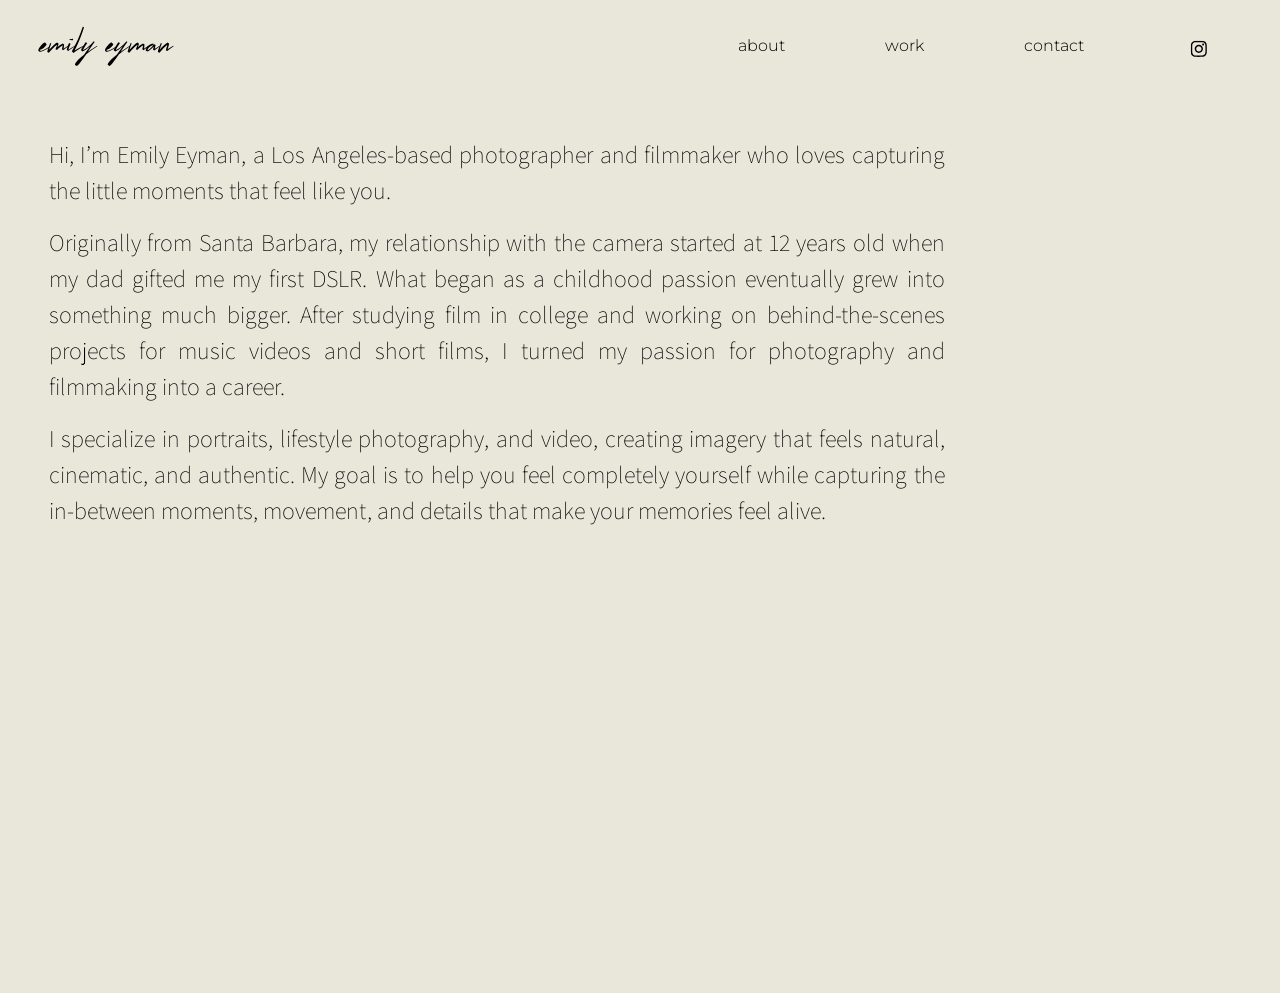
==== about.html @ b00204c0 "initial upload - unfinished" ====
<!DOCTYPE html>
<html lang="en">
<head>
    <meta charset="UTF-8">
    <meta name="viewport" content="width=device-width, initial-scale=1.0">
    <title>emily eyman</title>

    <!-- Bootstrap -->
    <link rel="stylesheet" href="./styles/bootstrap/css/bootstrap.min.css">
    <!-- Fonts -->
    <link rel="preconnect" href="https://fonts.googleapis.com">
    <link rel="preconnect" href="https://fonts.gstatic.com" crossorigin>
    <link href="https://fonts.googleapis.com/css2?family=Assistant:wght@200&family=Cousine:ital,wght@0,400;0,700;1,400;1,700&family=Montserrat:ital,wght@0,100..900;1,100..900&display=swap" rel="stylesheet">
    <!-- CSS -->
    <link rel="stylesheet" href="styles/main.css">

</head>
<body>
    <div id="page-container">
        <div id="page-content">
            <!-- Navbar -->
            <section id="home">
                <div class="navbarDiv container-fluid">
                    <nav class="navbar navbar-expand-lg w-100 justify-content-between">
                        <a class="navbar-brand" href="index.html"><img class="logo" src="images/logo.svg" alt="logo"></a>
                            <button class="navbar-toggler navbar-light" type="button" data-bs-toggle="collapse" data-bs-target="#navbarNav" aria-controls="navbarNav" aria-expanded="false" aria-label="Toggle navigation">
                                <span class="navbar-toggler-icon"></span>
                            </button>
                        <div class="collapse navbar-collapse" id="navbarNav">
                            <ul class="navbar-nav ms-auto">
                                <li class="nav-item">
                                    <a class="nav-link" href="about.html">about</a>
                                </li>
                                <li class="nav-item">
                                    <a class="nav-link" href="work.html">work</a>
                                </li>
                                <li class="nav-item">
                                    <a class="nav-link" href="contact.html">contact</a>
                                </li>
                                <li class="nav-item">
                                    <a class="nav-link" href="https://www.instagram.com/ejtookthis?igsi=MWs1d3k1dmIwNWoycg==">
                                        <img src="images/ig.svg" alt="Instagram" class="ig-icon">
                                    </a>
                                </li>
                            </ul>
                        </div>
                    </nav>
                </div>
            </section>
        </div>

        <!-- About -->
        <section>
            <div id="about">
                <div class="text-div">
                    <p class="about">
                        Hi, I’m Emily Eyman, a Los Angeles-based photographer and filmmaker who loves capturing the little moments that feel like you.
                    </p>
                    <p class="about">
                        Originally from Santa Barbara, my relationship with the camera started at 12 years old when my dad gifted me my first DSLR. 
                        What began as a childhood passion eventually grew into something much bigger. After studying film in college and working on 
                        behind-the-scenes projects for music videos and short films, I turned my passion for photography and filmmaking into a career.
                    </p>  
                    <p class="about">
                        I specialize in portraits, lifestyle photography, and video, creating imagery that feels natural, cinematic, and authentic. 
                        My goal is to help you feel completely yourself while capturing the in-between moments, movement, and details that make your memories feel alive.
                    </p>    
                </div> 
            </div>
        </section>
            
        <!-- Footer -->
        <div id="footer">
            <footer>
                <div class="links">
                    <a class="footer-link" href="mailto:emilyeymancreative@yahoo.com">Contact me</a>
                </div>
                <p class="copyright">© 2026 by Emily Eyman. All rights reserved.</p>
            </footer>
        </div>

    </div>

    <script src="./styles/bootstrap/js/bootstrap.bundle.min.js"></script>

</body>
</html>
---- styles/main.css ----
body, html {
  overflow-x: hidden;
}

body {
  background-color: #E8E7DA;
  font-size: 2.5em;
}

p {
  font-family: 'Montserrat';
  font-weight: 200;
  font-size: 1rem;
}

h2 {
  font-family: 'Montserrat';
  font-weight: 400;
  font-size: 1.3rem;
}

#page-container {
  position: relative;
  min-height: 100vh;
}

#page-content {
  padding-bottom: 3%;
}

.section-title {
  font-family: 'Cousine';
  font-weight: 700;
  font-size: 3rem;
  padding: 2% 0;
}

.section-text {
  font-family: 'Montserrat';
  font-weight: 200;
  font-size: 1.3rem;
  padding: 4% 0;
  text-align: justify;
}

/* Navigation Bar */

.navbarDiv {
  padding: 0;
  width: 100%;
}

.navbar {
  padding: 1rem;
  width: 100%;
  background-color: #E8E7DA;
}

.navbar-toggler {
  background-color: #E8E7DA;
  border-color: #E8E7DA;
}

.navbar-toggler:hover {
  background-color: #ADA87A;
}

.navbar-brand {
  color: #E8E7DA;
}

.logo {
  width: 10rem;
}

.nav-item {
  padding: 0 18px;
}

.nav-link {
  font-size: 1rem;
  font-family: 'Montserrat';
  font-weight: 300;
  color: black !important;
  padding: 0 2rem !important;
}

.nav-link:hover {
  color: #ADA87A !important;
}

.ig-icon {
  width: 30px; 
  height: auto;
  display: inline-block;
  vertical-align: middle;
}

/* Home */
img {
  display: block;
}

.text-div {
  width: 70%;
  margin-left: 3.8%;
  padding-bottom: 1%;
  padding-right: 0;
}

.about {
  color: black;
  font-size: 1.5rem;
  font-family: 'Assistant';
  font-weight: 200;
}

/* About */
.about {
  text-align: justify;
  width: 100%;
  background-color: #E8E7DA;
  padding: 0;
}

.about-pic {
  width: 100%;
}

.about-text {
  padding: 9% 13%;
}

/* Photos */

#photos {
  padding: 10% 0 10% 0;
}

.photo-big {
  width: 100%;
}

.photo-small {
  width: 80%;
}

@media (max-width: 991.98px) {
    .pic-div {
        padding-bottom: 5%; 
    }
}

/* Contact */
#contact {
  display: flex;
  flex-direction: column;
  /* justify-content: center;  */
  align-items: center;     
  text-align: center;      
  min-height: 100vh;     
}
.contact-info {
  max-width: 500px; 
  margin: 0 auto 1.5rem auto; 
  padding: 0 1.25rem; 
  text-align: center; 
  line-height: 1.6; 
}

/* Footer */

#footer {
  position: absolute;
  bottom: 0;
  width: 100%;
  height: 2.5rem;    
  background-color: #E8E7DA;
  padding-top: 50px;
  text-align: center;
}
  
.links {
  font-family: 'Montserrat';
  font-weight: 300;
  background-color: #E8E7DA;
  bottom: 3%;
  font-size: 1rem;
}

.copyright {
  background-color: #E8E7DA;
  color: black;
  padding: 40px 0 10px;
  font-size: 0.8rem;
  font-family: 'Montserrat';
  font-weight: 300;
}

a {
  color: black;
  text-decoration: none;
  padding: 10px;
}

a:hover {
  color: #ADA87A;
}
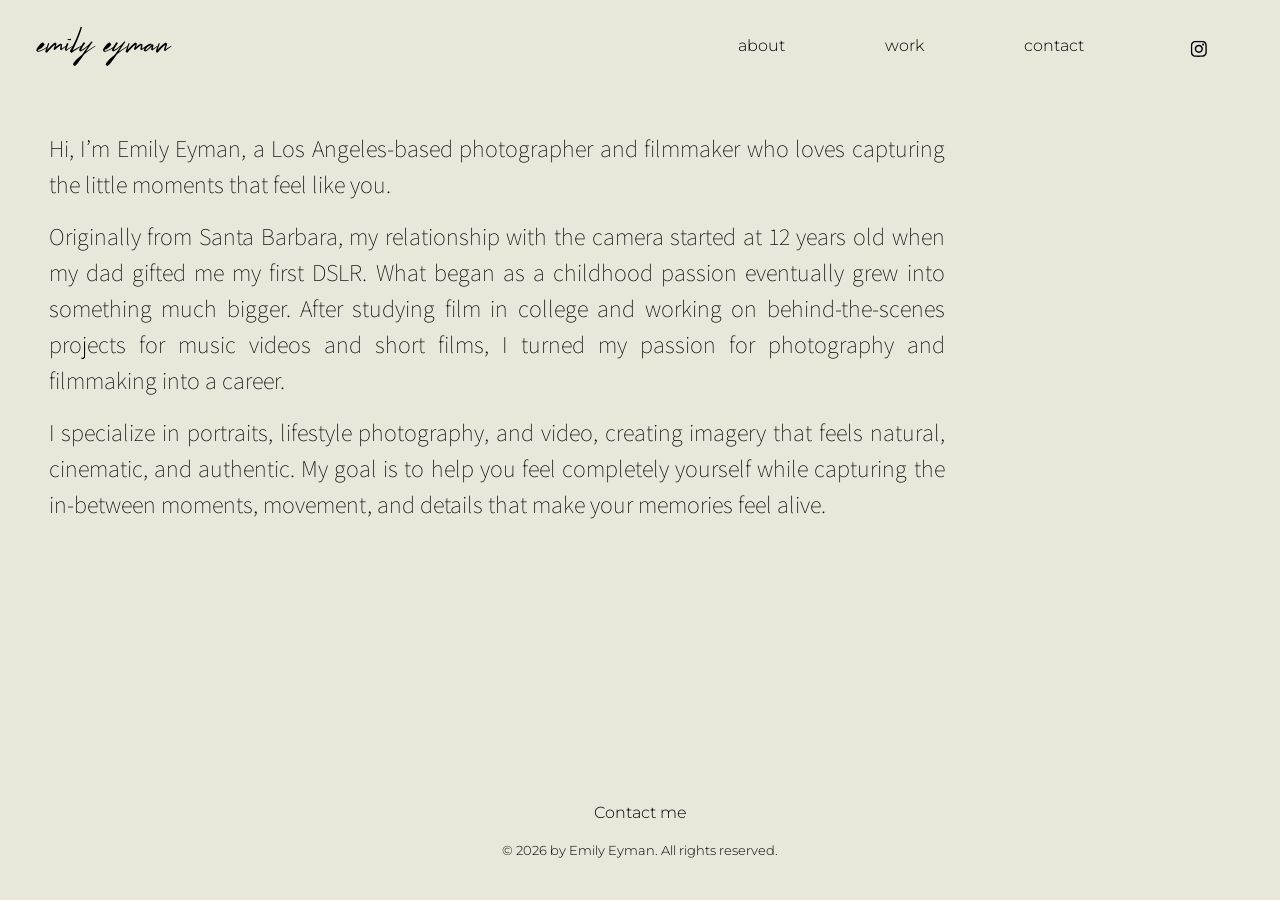
==== commit 8d1ad9e0: "Optimized code + photo loading time" ====
--- a/about.html
+++ b/about.html
@@ -3,55 +3,45 @@
 <head>
     <meta charset="UTF-8">
     <meta name="viewport" content="width=device-width, initial-scale=1.0">
-    <title>emily eyman</title>
+    <title>About | Emily Eyman</title>
+    <link rel="icon" type="image/x-icon" href="images/logos/logo2.svg">
 
-    <!-- Bootstrap -->
-    <link rel="stylesheet" href="./styles/bootstrap/css/bootstrap.min.css">
     <!-- Fonts -->
     <link rel="preconnect" href="https://fonts.googleapis.com">
     <link rel="preconnect" href="https://fonts.gstatic.com" crossorigin>
-    <link href="https://fonts.googleapis.com/css2?family=Assistant:wght@200&family=Cousine:ital,wght@0,400;0,700;1,400;1,700&family=Montserrat:ital,wght@0,100..900;1,100..900&display=swap" rel="stylesheet">
+    <link href="https://fonts.googleapis.com/css2?family=Assistant:wght@200&family=Cousine:ital,wght@0,400;0,700&family=Montserrat:ital,wght@0,100..900;1,100..900&display=swap" rel="stylesheet">
+
     <!-- CSS -->
+    <link rel="stylesheet" href="./styles/bootstrap/css/bootstrap.min.css">
     <link rel="stylesheet" href="styles/main.css">
-
 </head>
 <body>
     <div id="page-container">
-        <div id="page-content">
-            <!-- Navbar -->
-            <section id="home">
-                <div class="navbarDiv container-fluid">
-                    <nav class="navbar navbar-expand-lg w-100 justify-content-between">
-                        <a class="navbar-brand" href="index.html"><img class="logo" src="images/logo.svg" alt="logo"></a>
-                            <button class="navbar-toggler navbar-light" type="button" data-bs-toggle="collapse" data-bs-target="#navbarNav" aria-controls="navbarNav" aria-expanded="false" aria-label="Toggle navigation">
-                                <span class="navbar-toggler-icon"></span>
-                            </button>
-                        <div class="collapse navbar-collapse" id="navbarNav">
-                            <ul class="navbar-nav ms-auto">
-                                <li class="nav-item">
-                                    <a class="nav-link" href="about.html">about</a>
-                                </li>
-                                <li class="nav-item">
-                                    <a class="nav-link" href="work.html">work</a>
-                                </li>
-                                <li class="nav-item">
-                                    <a class="nav-link" href="contact.html">contact</a>
-                                </li>
-                                <li class="nav-item">
-                                    <a class="nav-link" href="https://www.instagram.com/ejtookthis?igsi=MWs1d3k1dmIwNWoycg==">
-                                        <img src="images/ig.svg" alt="Instagram" class="ig-icon">
-                                    </a>
-                                </li>
-                            </ul>
-                        </div>
-                    </nav>
+        <header>
+            <nav class="navbar navbar-expand-lg navbarDiv container-fluid w-100 justify-content-between">
+                <a class="navbar-brand" href="index.html">
+                    <img class="logo" src="images/logos/logo.svg" alt="Emily Eyman Logo">
+                </a>
+                <button class="navbar-toggler navbar-light" type="button" data-bs-toggle="collapse" data-bs-target="#navbarNav" aria-controls="navbarNav" aria-expanded="false" aria-label="Toggle navigation">
+                    <span class="navbar-toggler-icon"></span>
+                </button>
+                <div class="collapse navbar-collapse" id="navbarNav">
+                    <ul class="navbar-nav ms-auto">
+                        <li class="nav-item"><a class="nav-link" href="about.html">about</a></li>
+                        <li class="nav-item"><a class="nav-link" href="work.html">work</a></li>
+                        <li class="nav-item"><a class="nav-link" href="contact.html">contact</a></li>
+                        <li class="nav-item">
+                            <a class="nav-link" href="https://www.instagram.com/ejtookthis" target="_blank" rel="noopener">
+                                <img src="images/logos/ig.svg" alt="Instagram Profile" class="ig-icon">
+                            </a>
+                        </li>
+                    </ul>
                 </div>
-            </section>
-        </div>
+            </nav>
+        </header>
 
-        <!-- About -->
-        <section>
-            <div id="about">
+        <main id="main-content">
+            <section class="bio-section">
                 <div class="text-div">
                     <p class="about">
                         Hi, I’m Emily Eyman, a Los Angeles-based photographer and filmmaker who loves capturing the little moments that feel like you.
@@ -66,22 +56,17 @@
                         My goal is to help you feel completely yourself while capturing the in-between moments, movement, and details that make your memories feel alive.
                     </p>    
                 </div> 
+            </section>
+        </main>
+
+        <footer>
+            <div class="links">
+                <a class="footer-link" href="mailto:emilyeymancreative@yahoo.com">Contact me</a>
             </div>
-        </section>
-            
-        <!-- Footer -->
-        <div id="footer">
-            <footer>
-                <div class="links">
-                    <a class="footer-link" href="mailto:emilyeymancreative@yahoo.com">Contact me</a>
-                </div>
-                <p class="copyright">© 2026 by Emily Eyman. All rights reserved.</p>
-            </footer>
-        </div>
-
+            <p class="copyright">© 2026 by Emily Eyman. All rights reserved.</p>
+        </footer>
     </div>
 
     <script src="./styles/bootstrap/js/bootstrap.bundle.min.js"></script>
-
 </body>
 </html>
--- a/styles/main.css
+++ b/styles/main.css
@@ -1,140 +1,154 @@
-body, html {
+/* --- Global Resets & Base Typography --- */
+*, *::before, *::after {
+  box-sizing: border-box;
+}
+
+html, body {
   overflow-x: hidden;
 }
 
 body {
   background-color: #E8E7DA;
-  font-size: 2.5em;
-}
-
-p {
-  font-family: 'Montserrat';
+  color: #000000;
+  font-family: 'Montserrat', sans-serif;
   font-weight: 200;
   font-size: 1rem;
+  line-height: 1.5;
+}
+
+/* Headings & Text Fallbacks */
+h1, h2, h3, h4, h5, h6 {
+  font-family: 'Montserrat', sans-serif;
+  font-weight: 400;
 }
 
 h2 {
-  font-family: 'Montserrat';
-  font-weight: 400;
   font-size: 1.3rem;
 }
 
+p {
+  font-size: 1rem;
+}
+
+a {
+  color: #000000;
+  text-decoration: none;
+  padding: 0.5rem;
+  transition: color 0.2s ease-in-out;
+}
+
+a:hover {
+  color: #ADA87A;
+}
+
+img {
+  display: block;
+  max-width: 100%;
+  height: auto;
+}
+
+/* --- Flexible Layout Setup (Sticky Footer) --- */
 #page-container {
-  position: relative;
+  display: flex;
+  flex-direction: column;
   min-height: 100vh;
 }
 
-#page-content {
-  padding-bottom: 3%;
+#main-content {
+  flex: 1 0 auto;
+}
+
+/* --- Header & Navigation Bar --- */
+.navbarDiv {
+  padding: 0;
+  width: 100%;
+}
+
+.navbar {
+  padding: 1rem;
+  width: 100%;
+  background-color: #E8E7DA;
+}
+
+.navbar-toggler {
+  background-color: #E8E7DA;
+  border-color: #E8E7DA;
+}
+
+.navbar-toggler:hover {
+  background-color: #ADA87A;
+}
+
+.navbar-brand {
+  color: #E8E7DA;
+}
+
+.logo {
+  width: 10rem;
+}
+
+.nav-item {
+  padding: 0 1.125rem;
+}
+
+.nav-link {
+  font-size: 1rem;
+  font-weight: 300;
+  color: #000000 !important;
+  padding: 0 2rem !important;
+  transition: color 0.2s ease-in-out;
+}
+
+.nav-link:hover {
+  color: #ADA87A !important;
+}
+
+.ig-icon {
+  width: 30px; 
+  height: auto;
+  display: inline-block;
+  vertical-align: middle;
+}
+
+/* --- Bio & Main Content Sections --- */
+.bio-section {
+  padding-top: 2rem;
+}
+
+.text-div {
+  width: 70%;
+  margin-left: 3.8%;
+  padding-bottom: 1rem;
+}
+
+.about {
+  color: #000000;
+  font-size: 1.5rem;
+  font-family: 'Assistant', sans-serif;
+  font-weight: 200;
+  text-align: justify;
+  width: 100%;
+  background-color: transparent;
+  padding: 0;
 }
 
 .section-title {
-  font-family: 'Cousine';
+  font-family: 'Cousine', monospace;
   font-weight: 700;
   font-size: 3rem;
   padding: 2% 0;
 }
 
 .section-text {
-  font-family: 'Montserrat';
   font-weight: 200;
   font-size: 1.3rem;
   padding: 4% 0;
   text-align: justify;
 }
 
-/* Navigation Bar */
-
-.navbarDiv {
-  padding: 0;
-  width: 100%;
-}
-
-.navbar {
-  padding: 1rem;
-  width: 100%;
-  background-color: #E8E7DA;
-}
-
-.navbar-toggler {
-  background-color: #E8E7DA;
-  border-color: #E8E7DA;
-}
-
-.navbar-toggler:hover {
-  background-color: #ADA87A;
-}
-
-.navbar-brand {
-  color: #E8E7DA;
-}
-
-.logo {
-  width: 10rem;
-}
-
-.nav-item {
-  padding: 0 18px;
-}
-
-.nav-link {
-  font-size: 1rem;
-  font-family: 'Montserrat';
-  font-weight: 300;
-  color: black !important;
-  padding: 0 2rem !important;
-}
-
-.nav-link:hover {
-  color: #ADA87A !important;
-}
-
-.ig-icon {
-  width: 30px; 
-  height: auto;
-  display: inline-block;
-  vertical-align: middle;
-}
-
-/* Home */
-img {
-  display: block;
-}
-
-.text-div {
-  width: 70%;
-  margin-left: 3.8%;
-  padding-bottom: 1%;
-  padding-right: 0;
-}
-
-.about {
-  color: black;
-  font-size: 1.5rem;
-  font-family: 'Assistant';
-  font-weight: 200;
-}
-
-/* About */
-.about {
-  text-align: justify;
-  width: 100%;
-  background-color: #E8E7DA;
-  padding: 0;
-}
-
-.about-pic {
-  width: 100%;
-}
-
-.about-text {
-  padding: 9% 13%;
-}
-
-/* Photos */
-
+/* --- Homepage Photography --- */
 #photos {
-  padding: 10% 0 10% 0;
+  padding: 5rem 0;
 }
 
 .photo-big {
@@ -145,22 +159,72 @@
   width: 80%;
 }
 
-@media (max-width: 991.98px) {
-    .pic-div {
-        padding-bottom: 5%; 
-    }
-}
-
-/* Contact */
+/* --- Portfolio Masonry Grid (Work Page) --- */
+.masonry-grid {
+  column-count: 1;
+  column-gap: 1.5rem;
+}
+
+@media (min-width: 576px) {
+  .masonry-grid { column-count: 2; }
+}
+
+@media (min-width: 992px) {
+  .masonry-grid { column-count: 3; }
+}
+
+.masonry-item {
+  break-inside: avoid;
+  margin-bottom: 1.5rem;
+}
+
+.masonry-item img {
+  width: 100%;
+  height: auto;
+  display: block;
+}
+
+.photography-title,
+.videos-title {
+  display: flex;
+  flex-direction: column;
+  align-items: center;     
+  text-align: center; 
+  padding: 2rem 1.25rem;      
+}
+
+/* --- Video Embed Container --- */
+#videos {
+  padding-top: 5rem;
+}
+
+#video-container {
+  display: flex;
+  justify-content: center;
+  align-items: center;
+  width: 100%;
+  max-width: 800px;
+  margin: 0 auto 3rem auto;
+  padding: 0 1rem;
+}
+
+#video-container iframe {
+  width: 100%;
+  aspect-ratio: 16 / 9;
+  height: auto;
+  border: 0;
+}
+
+/* --- Contact Page --- */
 #contact {
   display: flex;
   flex-direction: column;
-  /* justify-content: center;  */
   align-items: center;     
   text-align: center;      
-  min-height: 100vh;     
-}
+}
+
 .contact-info {
+  font-size: 0.9rem;
   max-width: 500px; 
   margin: 0 auto 1.5rem auto; 
   padding: 0 1.25rem; 
@@ -168,41 +232,72 @@
   line-height: 1.6; 
 }
 
-/* Footer */
-
-#footer {
-  position: absolute;
-  bottom: 0;
-  width: 100%;
-  height: 2.5rem;    
+/* Full-bleed horizontal image (No side padding) */
+#horizontal-pic {
+  width: 100%;
+  padding-top: 2.5rem;    
+  padding-bottom: 2.5rem; 
+}
+
+.horizontal-pic {
+  width: 100vw;
+  position: relative;
+  left: 50%;
+  right: 50%;
+  margin-left: -50vw;
+  margin-right: -50vw;
+  max-width: none;
+  height: auto;
+  display: block;
+}
+
+/* --- Footer --- */
+footer {
+  flex-shrink: 0;
+  width: 100%;
   background-color: #E8E7DA;
-  padding-top: 50px;
+  padding: 2.5rem 0 1.5rem 0;
   text-align: center;
 }
-  
+
 .links {
-  font-family: 'Montserrat';
   font-weight: 300;
-  background-color: #E8E7DA;
-  bottom: 3%;
   font-size: 1rem;
+  margin-bottom: 0.5rem;
 }
 
 .copyright {
-  background-color: #E8E7DA;
-  color: black;
-  padding: 40px 0 10px;
+  color: #000000;
+  padding-top: 0.5rem;
   font-size: 0.8rem;
-  font-family: 'Montserrat';
   font-weight: 300;
 }
 
-a {
-  color: black;
-  text-decoration: none;
-  padding: 10px;
-}
-
-a:hover {
-  color: #ADA87A;
+/* --- Mobile Responsiveness Adjustments --- */
+@media (max-width: 991.98px) {
+  .pic-div {
+    padding-bottom: 2rem; 
+  }
+  .text-div {
+    width: 90%;
+    margin-left: auto;
+    margin-right: auto;
+  }
+}
+
+@media (max-width: 576px) {
+  /* Smaller paragraph & text sizing on mobile */
+  p {
+    font-size: 1.0rem;
+  }
+
+  .about {
+    font-size: 1.0rem;
+    text-align: left;
+  }
+
+  .contact-info {
+    font-size: 0.9rem;
+    padding: 0 0.5rem;
+  }
 }
